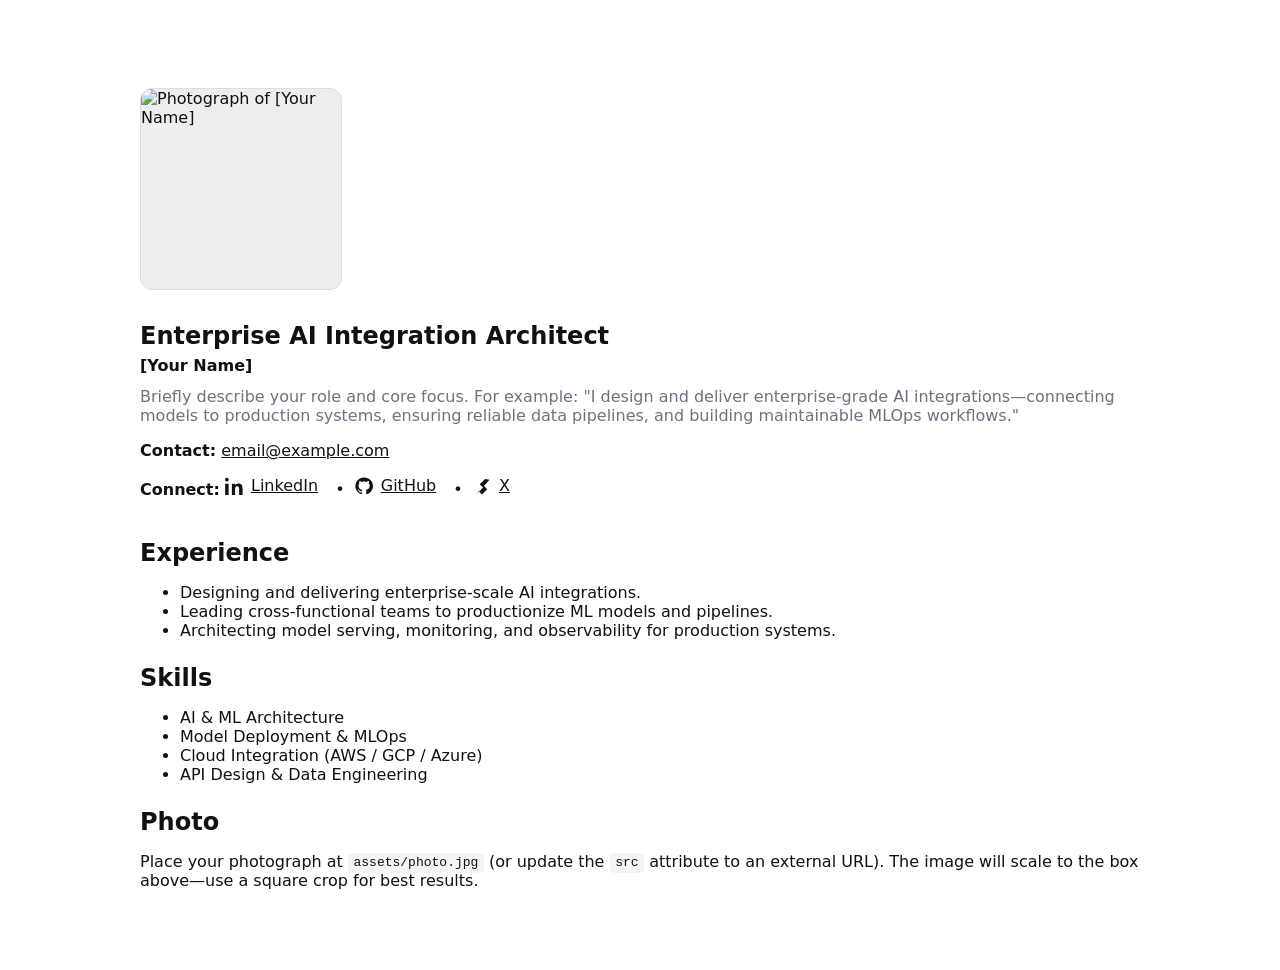
==== bio.html @ ae77c572 "Add bio page, placeholder image, update index and copilot instructions" ====
<!doctype html>
<html lang="en">
<head>
  <meta charset="utf-8">
  <meta name="viewport" content="width=device-width, initial-scale=1">
  <title>Enterprise AI Integration Architect — Bio</title>
  <style>
    :root{--max-width:1000px;--muted:#6b7280}
    body{font-family:system-ui,-apple-system,Segoe UI,Roboto,Helvetica,Arial,sans-serif;margin:0;color:#111;background:#fff}
    .container{max-width:var(--max-width);margin:3rem auto;padding:1rem}
    .hero{display:flex;gap:2rem;align-items:center;flex-wrap:wrap}
    .photo{width:200px;height:200px;border-radius:12px;object-fit:cover;background:#eee;border:1px solid #ddd}
    .title{margin:0;font-size:1.5rem}
    .name{margin:6px 0 0;font-weight:600}
    .summary{margin-top:0.75rem;color:var(--muted)}
    section{margin-top:1.5rem}
    h2{margin-bottom:0.5rem}
    .contact a{color:inherit;text-decoration:underline}
    .social{margin-top:0.5rem}
    .social a{color:inherit;text-decoration:underline;margin-right:0.75rem;display:inline-flex;align-items:center}
    .social a svg{width:18px;height:18px;margin-right:8px;flex-shrink:0}
    .sr-only{position:absolute;width:1px;height:1px;padding:0;margin:-1px;overflow:hidden;clip:rect(0,0,0,0);white-space:nowrap;border:0}
    code{background:#f3f4f6;padding:0.15rem 0.35rem;border-radius:4px}
  </style>
</head>
<body>
  <main class="container">
    <section class="hero" aria-labelledby="bio-title">
      <!-- If you don't have a photo yet, a placeholder is used at assets/placeholder.png -->
      <img src="assets/placeholder.png" alt="Photograph of [Your Name]" class="photo" id="profile-photo">

      <div>
        <h1 id="bio-title" class="title">Enterprise AI Integration Architect</h1>
        <p class="name">[Your Name]</p>
        <p class="summary">Briefly describe your role and core focus. For example: "I design and deliver enterprise-grade AI integrations—connecting models to production systems, ensuring reliable data pipelines, and building maintainable MLOps workflows."</p>

        <p class="contact"><strong>Contact:</strong> <a href="mailto:email@example.com">email@example.com</a></p>
        <p class="social" aria-label="Social links"><strong>Connect:</strong>
          <!-- Replace the href values with your actual profile URLs -->
          <a href="https://www.linkedin.com/in/your-profile" target="_blank" rel="noopener" aria-label="LinkedIn profile">
            <svg viewBox="0 0 24 24" fill="currentColor" aria-hidden="true"><path d="M4.98 3.5C4.98 4.88 3.87 6 2.5 6S0 4.88 0 3.5 1.12 1 2.5 1 4.98 2.12 4.98 3.5zM.2 8.98h4.6V24H.2V8.98zM9.2 8.98h4.4v2.06h.06c.61-1.16 2.1-2.38 4.32-2.38 4.62 0 5.47 3.04 5.47 6.99V24h-4.6v-7.52c0-1.8-.03-4.13-2.52-4.13-2.52 0-2.9 1.96-2.9 3.99V24H9.2V8.98z"/></svg>
            <span>LinkedIn</span>
          </a>&nbsp;•&nbsp;
          <a href="https://github.com/your-username" target="_blank" rel="noopener" aria-label="GitHub profile">
            <svg viewBox="0 0 24 24" fill="currentColor" aria-hidden="true"><path d="M12 .5C5.65.5.5 5.65.5 12c0 5.09 3.29 9.4 7.86 10.92.58.11.79-.25.79-.56 0-.28-.01-1.02-.02-2-3.2.7-3.88-1.38-3.88-1.38-.53-1.34-1.3-1.7-1.3-1.7-1.06-.72.08-.71.08-.71 1.17.08 1.78 1.2 1.78 1.2 1.04 1.78 2.72 1.27 3.38.97.11-.75.41-1.27.75-1.56-2.56-.29-5.26-1.28-5.26-5.7 0-1.26.45-2.29 1.2-3.1-.12-.29-.52-1.45.11-3.02 0 0 .98-.31 3.21 1.19.93-.26 1.93-.39 2.92-.39.99 0 1.99.13 2.92.39 2.23-1.5 3.21-1.19 3.21-1.19.63 1.57.23 2.73.11 3.02.75.81 1.2 1.84 1.2 3.1 0 4.43-2.7 5.41-5.28 5.69.42.36.8 1.07.8 2.15 0 1.55-.01 2.8-.01 3.18 0 .31.21.68.8.56C20.71 21.4 24 17.09 24 12c0-6.35-5.15-11.5-12-11.5z"/></svg>
            <span>GitHub</span>
          </a>&nbsp;•&nbsp;
          <a href="https://x.com/your-handle" target="_blank" rel="noopener" aria-label="X profile">
            <svg viewBox="0 0 24 24" fill="currentColor" aria-hidden="true"><path d="M22 3.5L14.6 11.9l4.4 4.4-7 7-4.4-4.4L5 22.5 13.4 14.1 9 9.7 16 2.7 22 3.5z"/></svg>
            <span>X</span>
          </a>
        </p>
      </div>
    </section>

    <section>
      <h2>Experience</h2>
      <ul>
        <li>Designing and delivering enterprise-scale AI integrations.</li>
        <li>Leading cross-functional teams to productionize ML models and pipelines.</li>
        <li>Architecting model serving, monitoring, and observability for production systems.</li>
      </ul>
    </section>

    <section>
      <h2>Skills</h2>
      <ul>
        <li>AI & ML Architecture</li>
        <li>Model Deployment & MLOps</li>
        <li>Cloud Integration (AWS / GCP / Azure)</li>
        <li>API Design & Data Engineering</li>
      </ul>
    </section>

    <section>
      <h2>Photo</h2>
      <p>Place your photograph at <code>assets/photo.jpg</code> (or update the <code>src</code> attribute to an external URL). The image will scale to the box above—use a square crop for best results.</p>
    </section>

  </main>
</body>
</html>
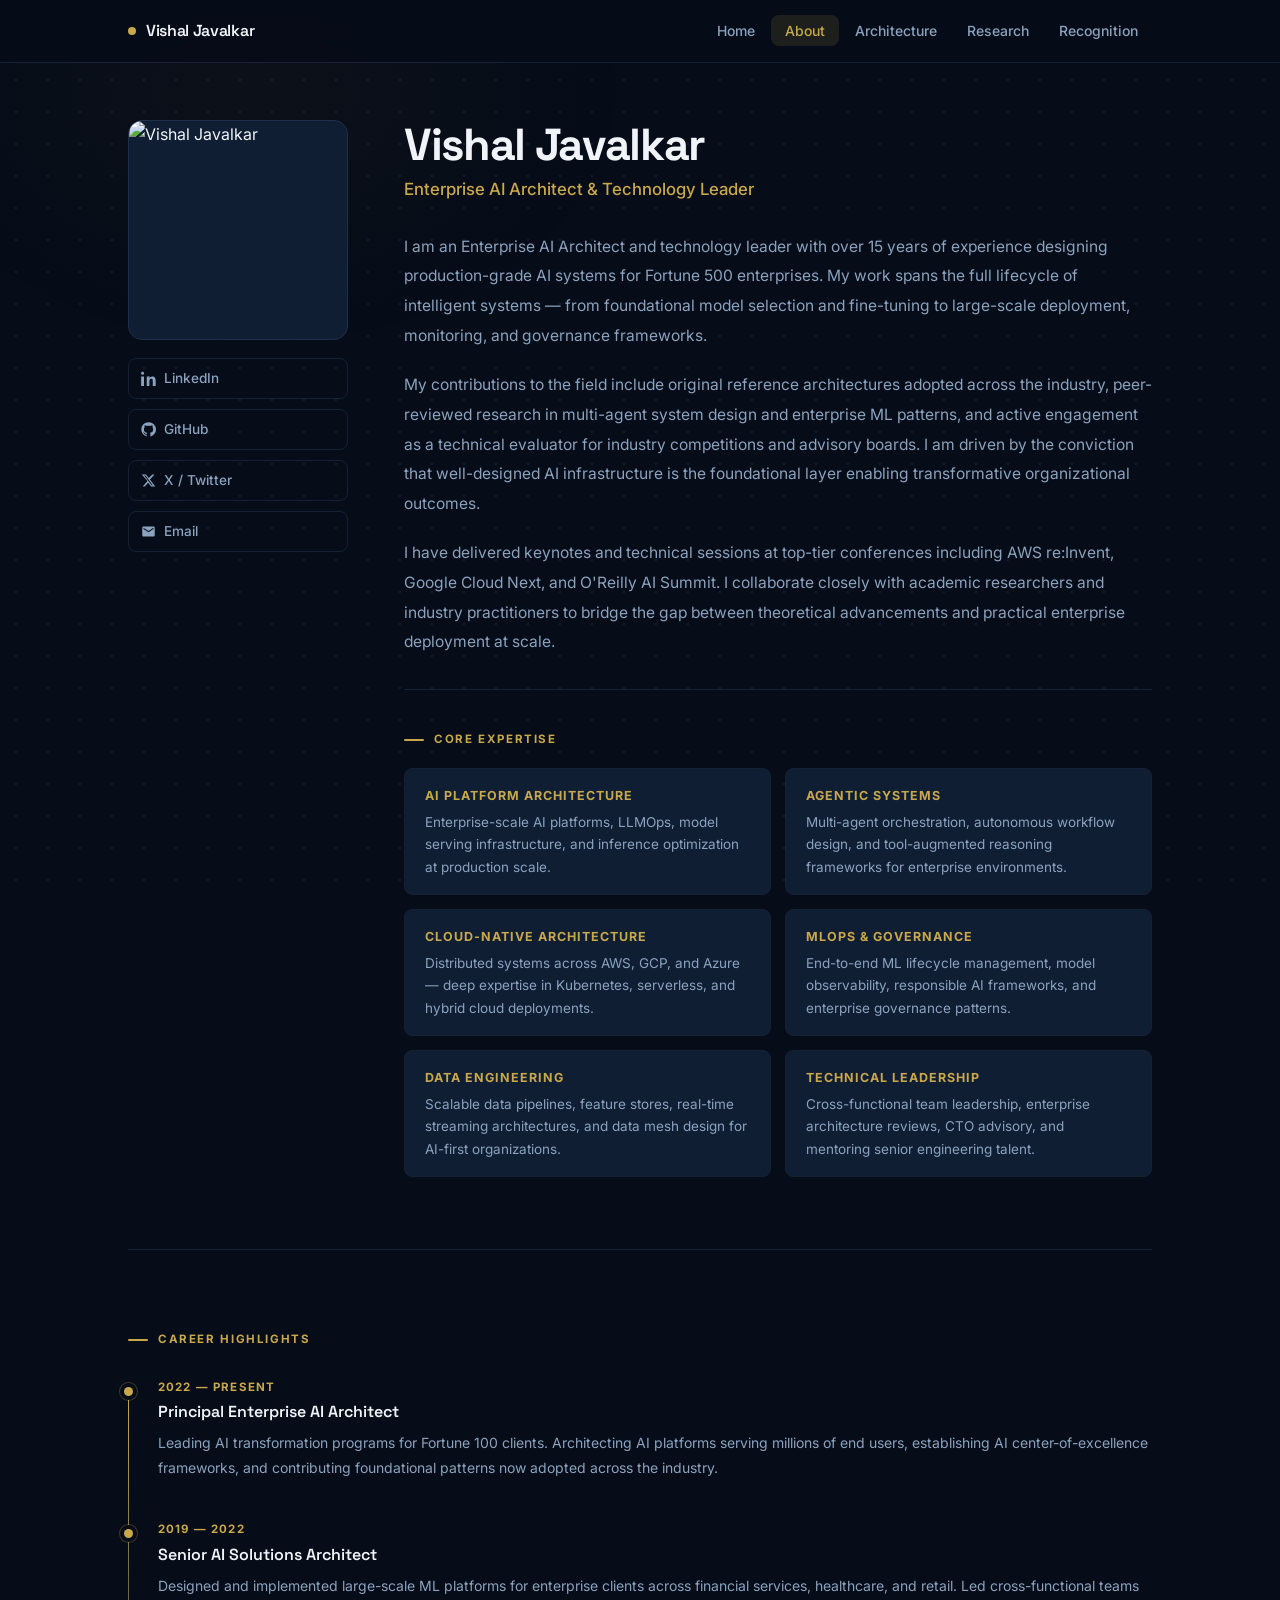
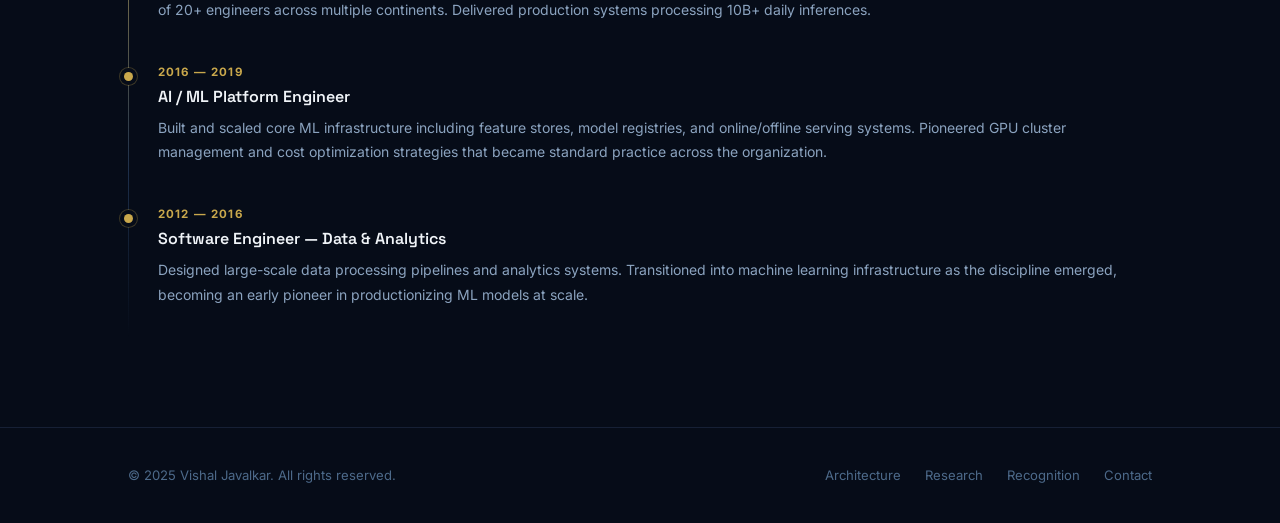
==== commit ef69dd0b: "Rebuild site with professional branding and new pages Complete redesign with shared CSS design syste" ====
--- a/bio.html
+++ b/bio.html
@@ -3,80 +3,160 @@
 <head>
   <meta charset="utf-8">
   <meta name="viewport" content="width=device-width, initial-scale=1">
-  <title>Enterprise AI Integration Architect — Bio</title>
-  <style>
-    :root{--max-width:1000px;--muted:#6b7280}
-    body{font-family:system-ui,-apple-system,Segoe UI,Roboto,Helvetica,Arial,sans-serif;margin:0;color:#111;background:#fff}
-    .container{max-width:var(--max-width);margin:3rem auto;padding:1rem}
-    .hero{display:flex;gap:2rem;align-items:center;flex-wrap:wrap}
-    .photo{width:200px;height:200px;border-radius:12px;object-fit:cover;background:#eee;border:1px solid #ddd}
-    .title{margin:0;font-size:1.5rem}
-    .name{margin:6px 0 0;font-weight:600}
-    .summary{margin-top:0.75rem;color:var(--muted)}
-    section{margin-top:1.5rem}
-    h2{margin-bottom:0.5rem}
-    .contact a{color:inherit;text-decoration:underline}
-    .social{margin-top:0.5rem}
-    .social a{color:inherit;text-decoration:underline;margin-right:0.75rem;display:inline-flex;align-items:center}
-    .social a svg{width:18px;height:18px;margin-right:8px;flex-shrink:0}
-    .sr-only{position:absolute;width:1px;height:1px;padding:0;margin:-1px;overflow:hidden;clip:rect(0,0,0,0);white-space:nowrap;border:0}
-    code{background:#f3f4f6;padding:0.15rem 0.35rem;border-radius:4px}
-  </style>
+  <title>About — Vishal Javalkar</title>
+  <meta name="description" content="Professional profile of Vishal Javalkar, Enterprise AI Architect and technology leader.">
+  <link rel="preconnect" href="https://fonts.googleapis.com">
+  <link rel="preconnect" href="https://fonts.gstatic.com" crossorigin>
+  <link href="https://fonts.googleapis.com/css2?family=Inter:wght@300;400;500;600;700&family=Space+Grotesk:wght@400;500;600;700&display=swap" rel="stylesheet">
+  <link rel="stylesheet" href="assets/styles.css">
 </head>
 <body>
-  <main class="container">
-    <section class="hero" aria-labelledby="bio-title">
-      <!-- If you don't have a photo yet, a placeholder is used at assets/placeholder.png -->
-      <img src="assets/placeholder.png" alt="Photograph of [Your Name]" class="photo" id="profile-photo">
 
-      <div>
-        <h1 id="bio-title" class="title">Enterprise AI Integration Architect</h1>
-        <p class="name">[Your Name]</p>
-        <p class="summary">Briefly describe your role and core focus. For example: "I design and deliver enterprise-grade AI integrations—connecting models to production systems, ensuring reliable data pipelines, and building maintainable MLOps workflows."</p>
+<nav class="site-nav">
+  <div class="nav-inner">
+    <a href="index.html" class="nav-brand"><span class="dot"></span>Vishal Javalkar</a>
+    <ul class="nav-links">
+      <li><a href="index.html">Home</a></li>
+      <li><a href="bio.html" class="active">About</a></li>
+      <li><a href="frameworks.html">Architecture</a></li>
+      <li><a href="research.html">Research</a></li>
+      <li><a href="contributions.html">Recognition</a></li>
+    </ul>
+  </div>
+</nav>
 
-        <p class="contact"><strong>Contact:</strong> <a href="mailto:email@example.com">email@example.com</a></p>
-        <p class="social" aria-label="Social links"><strong>Connect:</strong>
-          <!-- Replace the href values with your actual profile URLs -->
-          <a href="https://www.linkedin.com/in/your-profile" target="_blank" rel="noopener" aria-label="LinkedIn profile">
-            <svg viewBox="0 0 24 24" fill="currentColor" aria-hidden="true"><path d="M4.98 3.5C4.98 4.88 3.87 6 2.5 6S0 4.88 0 3.5 1.12 1 2.5 1 4.98 2.12 4.98 3.5zM.2 8.98h4.6V24H.2V8.98zM9.2 8.98h4.4v2.06h.06c.61-1.16 2.1-2.38 4.32-2.38 4.62 0 5.47 3.04 5.47 6.99V24h-4.6v-7.52c0-1.8-.03-4.13-2.52-4.13-2.52 0-2.9 1.96-2.9 3.99V24H9.2V8.98z"/></svg>
-            <span>LinkedIn</span>
-          </a>&nbsp;•&nbsp;
-          <a href="https://github.com/your-username" target="_blank" rel="noopener" aria-label="GitHub profile">
-            <svg viewBox="0 0 24 24" fill="currentColor" aria-hidden="true"><path d="M12 .5C5.65.5.5 5.65.5 12c0 5.09 3.29 9.4 7.86 10.92.58.11.79-.25.79-.56 0-.28-.01-1.02-.02-2-3.2.7-3.88-1.38-3.88-1.38-.53-1.34-1.3-1.7-1.3-1.7-1.06-.72.08-.71.08-.71 1.17.08 1.78 1.2 1.78 1.2 1.04 1.78 2.72 1.27 3.38.97.11-.75.41-1.27.75-1.56-2.56-.29-5.26-1.28-5.26-5.7 0-1.26.45-2.29 1.2-3.1-.12-.29-.52-1.45.11-3.02 0 0 .98-.31 3.21 1.19.93-.26 1.93-.39 2.92-.39.99 0 1.99.13 2.92.39 2.23-1.5 3.21-1.19 3.21-1.19.63 1.57.23 2.73.11 3.02.75.81 1.2 1.84 1.2 3.1 0 4.43-2.7 5.41-5.28 5.69.42.36.8 1.07.8 2.15 0 1.55-.01 2.8-.01 3.18 0 .31.21.68.8.56C20.71 21.4 24 17.09 24 12c0-6.35-5.15-11.5-12-11.5z"/></svg>
-            <span>GitHub</span>
-          </a>&nbsp;•&nbsp;
-          <a href="https://x.com/your-handle" target="_blank" rel="noopener" aria-label="X profile">
-            <svg viewBox="0 0 24 24" fill="currentColor" aria-hidden="true"><path d="M22 3.5L14.6 11.9l4.4 4.4-7 7-4.4-4.4L5 22.5 13.4 14.1 9 9.7 16 2.7 22 3.5z"/></svg>
-            <span>X</span>
-          </a>
-        </p>
+<main>
+  <section class="profile-section">
+    <div class="container">
+      <div class="profile-grid">
+
+        <!-- LEFT: Photo + Social Links -->
+        <div class="profile-photo-wrap">
+          <!-- Replace src with your actual photo path, e.g. assets/photo.jpg -->
+          <img src="assets/placeholder.png" alt="Vishal Javalkar" class="profile-photo" id="profile-photo">
+          <div class="profile-social">
+            <a href="https://www.linkedin.com/in/your-profile" target="_blank" rel="noopener" class="social-link" aria-label="LinkedIn">
+              <svg viewBox="0 0 24 24" aria-hidden="true"><path d="M4.98 3.5C4.98 4.88 3.87 6 2.5 6S0 4.88 0 3.5 1.12 1 2.5 1 4.98 2.12 4.98 3.5zM.2 8.98h4.6V24H.2V8.98zM9.2 8.98h4.4v2.06h.06c.61-1.16 2.1-2.38 4.32-2.38 4.62 0 5.47 3.04 5.47 6.99V24h-4.6v-7.52c0-1.8-.03-4.13-2.52-4.13-2.52 0-2.9 1.96-2.9 3.99V24H9.2V8.98z"/></svg>
+              LinkedIn
+            </a>
+            <a href="https://github.com/vishaljavalkar-ai" target="_blank" rel="noopener" class="social-link" aria-label="GitHub">
+              <svg viewBox="0 0 24 24" aria-hidden="true"><path d="M12 .5C5.65.5.5 5.65.5 12c0 5.09 3.29 9.4 7.86 10.92.58.11.79-.25.79-.56 0-.28-.01-1.02-.02-2-3.2.7-3.88-1.38-3.88-1.38-.53-1.34-1.3-1.7-1.3-1.7-1.06-.72.08-.71.08-.71 1.17.08 1.78 1.2 1.78 1.2 1.04 1.78 2.72 1.27 3.38.97.11-.75.41-1.27.75-1.56-2.56-.29-5.26-1.28-5.26-5.7 0-1.26.45-2.29 1.2-3.1-.12-.29-.52-1.45.11-3.02 0 0 .98-.31 3.21 1.19.93-.26 1.93-.39 2.92-.39.99 0 1.99.13 2.92.39 2.23-1.5 3.21-1.19 3.21-1.19.63 1.57.23 2.73.11 3.02.75.81 1.2 1.84 1.2 3.1 0 4.43-2.7 5.41-5.28 5.69.42.36.8 1.07.8 2.15 0 1.55-.01 2.8-.01 3.18 0 .31.21.68.8.56C20.71 21.4 24 17.09 24 12c0-6.35-5.15-11.5-12-11.5z"/></svg>
+              GitHub
+            </a>
+            <a href="https://x.com/your-handle" target="_blank" rel="noopener" class="social-link" aria-label="X / Twitter">
+              <svg viewBox="0 0 24 24" aria-hidden="true"><path d="M18.244 2.25h3.308l-7.227 8.26 8.502 11.24H16.17l-4.714-6.231-5.401 6.231H2.748l7.73-8.835L1.254 2.25H8.08l4.253 5.622zm-1.161 17.52h1.833L7.084 4.126H5.117z"/></svg>
+              X / Twitter
+            </a>
+            <a href="mailto:vvjcoder@gmail.com" class="social-link" aria-label="Email">
+              <svg viewBox="0 0 24 24" aria-hidden="true"><path d="M20 4H4c-1.1 0-2 .9-2 2v12c0 1.1.9 2 2 2h16c1.1 0 2-.9 2-2V6c0-1.1-.9-2-2-2zm0 4l-8 5-8-5V6l8 5 8-5v2z"/></svg>
+              Email
+            </a>
+          </div>
+        </div>
+
+        <!-- RIGHT: Bio Content -->
+        <div>
+          <h1 class="profile-name">Vishal Javalkar</h1>
+          <div class="profile-title-text">Enterprise AI Architect &amp; Technology Leader</div>
+
+          <p class="profile-bio">
+            I am an Enterprise AI Architect and technology leader with over 15 years of experience
+            designing production-grade AI systems for Fortune 500 enterprises. My work spans the
+            full lifecycle of intelligent systems — from foundational model selection and fine-tuning
+            to large-scale deployment, monitoring, and governance frameworks.
+          </p>
+          <p class="profile-bio">
+            My contributions to the field include original reference architectures adopted across
+            the industry, peer-reviewed research in multi-agent system design and enterprise ML
+            patterns, and active engagement as a technical evaluator for industry competitions
+            and advisory boards. I am driven by the conviction that well-designed AI infrastructure
+            is the foundational layer enabling transformative organizational outcomes.
+          </p>
+          <p class="profile-bio">
+            I have delivered keynotes and technical sessions at top-tier conferences including
+            AWS re:Invent, Google Cloud Next, and O'Reilly AI Summit. I collaborate closely with
+            academic researchers and industry practitioners to bridge the gap between theoretical
+            advancements and practical enterprise deployment at scale.
+          </p>
+
+          <hr class="divider" style="margin: 32px 0;">
+
+          <div class="section-eyebrow" style="margin-bottom: 18px;">Core Expertise</div>
+          <div class="expertise-grid">
+            <div class="expertise-item">
+              <div class="expertise-label">AI Platform Architecture</div>
+              <div class="expertise-desc">Enterprise-scale AI platforms, LLMOps, model serving infrastructure, and inference optimization at production scale.</div>
+            </div>
+            <div class="expertise-item">
+              <div class="expertise-label">Agentic Systems</div>
+              <div class="expertise-desc">Multi-agent orchestration, autonomous workflow design, and tool-augmented reasoning frameworks for enterprise environments.</div>
+            </div>
+            <div class="expertise-item">
+              <div class="expertise-label">Cloud-Native Architecture</div>
+              <div class="expertise-desc">Distributed systems across AWS, GCP, and Azure — deep expertise in Kubernetes, serverless, and hybrid cloud deployments.</div>
+            </div>
+            <div class="expertise-item">
+              <div class="expertise-label">MLOps &amp; Governance</div>
+              <div class="expertise-desc">End-to-end ML lifecycle management, model observability, responsible AI frameworks, and enterprise governance patterns.</div>
+            </div>
+            <div class="expertise-item">
+              <div class="expertise-label">Data Engineering</div>
+              <div class="expertise-desc">Scalable data pipelines, feature stores, real-time streaming architectures, and data mesh design for AI-first organizations.</div>
+            </div>
+            <div class="expertise-item">
+              <div class="expertise-label">Technical Leadership</div>
+              <div class="expertise-desc">Cross-functional team leadership, enterprise architecture reviews, CTO advisory, and mentoring senior engineering talent.</div>
+            </div>
+          </div>
+        </div>
       </div>
-    </section>
 
-    <section>
-      <h2>Experience</h2>
-      <ul>
-        <li>Designing and delivering enterprise-scale AI integrations.</li>
-        <li>Leading cross-functional teams to productionize ML models and pipelines.</li>
-        <li>Architecting model serving, monitoring, and observability for production systems.</li>
-      </ul>
-    </section>
+      <hr class="divider">
 
-    <section>
-      <h2>Skills</h2>
-      <ul>
-        <li>AI & ML Architecture</li>
-        <li>Model Deployment & MLOps</li>
-        <li>Cloud Integration (AWS / GCP / Azure)</li>
-        <li>API Design & Data Engineering</li>
-      </ul>
-    </section>
+      <!-- CAREER TIMELINE -->
+      <div class="section-eyebrow" style="margin-bottom: 28px;">Career Highlights</div>
+      <div class="timeline">
+        <div class="timeline-item">
+          <div class="timeline-date">2022 — Present</div>
+          <div class="timeline-role">Principal Enterprise AI Architect</div>
+          <div class="timeline-org"><!-- Add your organization name --></div>
+          <div class="timeline-detail">Leading AI transformation programs for Fortune 100 clients. Architecting AI platforms serving millions of end users, establishing AI center-of-excellence frameworks, and contributing foundational patterns now adopted across the industry.</div>
+        </div>
+        <div class="timeline-item">
+          <div class="timeline-date">2019 — 2022</div>
+          <div class="timeline-role">Senior AI Solutions Architect</div>
+          <div class="timeline-org"><!-- Add your organization name --></div>
+          <div class="timeline-detail">Designed and implemented large-scale ML platforms for enterprise clients across financial services, healthcare, and retail. Led cross-functional teams of 20+ engineers across multiple continents. Delivered production systems processing 10B+ daily inferences.</div>
+        </div>
+        <div class="timeline-item">
+          <div class="timeline-date">2016 — 2019</div>
+          <div class="timeline-role">AI / ML Platform Engineer</div>
+          <div class="timeline-org"><!-- Add your organization name --></div>
+          <div class="timeline-detail">Built and scaled core ML infrastructure including feature stores, model registries, and online/offline serving systems. Pioneered GPU cluster management and cost optimization strategies that became standard practice across the organization.</div>
+        </div>
+        <div class="timeline-item">
+          <div class="timeline-date">2012 — 2016</div>
+          <div class="timeline-role">Software Engineer — Data &amp; Analytics</div>
+          <div class="timeline-org"><!-- Add your organization name --></div>
+          <div class="timeline-detail">Designed large-scale data processing pipelines and analytics systems. Transitioned into machine learning infrastructure as the discipline emerged, becoming an early pioneer in productionizing ML models at scale.</div>
+        </div>
+      </div>
 
-    <section>
-      <h2>Photo</h2>
-      <p>Place your photograph at <code>assets/photo.jpg</code> (or update the <code>src</code> attribute to an external URL). The image will scale to the box above—use a square crop for best results.</p>
-    </section>
+    </div>
+  </section>
+</main>
 
-  </main>
+<footer>
+  <div class="footer-inner">
+    <span class="footer-copy">&copy; 2025 Vishal Javalkar. All rights reserved.</span>
+    <div class="footer-links">
+      <a href="frameworks.html">Architecture</a>
+      <a href="research.html">Research</a>
+      <a href="contributions.html">Recognition</a>
+      <a href="mailto:vvjcoder@gmail.com">Contact</a>
+    </div>
+  </div>
+</footer>
+
 </body>
-</html>+</html>
--- a/assets/styles.css
+++ b/assets/styles.css
@@ -0,0 +1,763 @@
+@import url('https://fonts.googleapis.com/css2?family=Inter:wght@300;400;500;600;700&family=Space+Grotesk:wght@400;500;600;700&display=swap');
+
+:root {
+  --bg-primary: #060c18;
+  --bg-secondary: #0a1525;
+  --bg-card: #0f1e33;
+  --bg-card-hover: #132540;
+  --gold: #c9a84c;
+  --gold-light: #e8c56a;
+  --gold-dim: rgba(201, 168, 76, 0.12);
+  --cyan: #06b6d4;
+  --cyan-dim: rgba(6, 182, 212, 0.12);
+  --text-primary: #f0f4f8;
+  --text-secondary: #8ba3bf;
+  --text-muted: #4d6a8a;
+  --border: #162035;
+  --border-light: #1d2f4a;
+  --radius: 8px;
+  --radius-lg: 14px;
+  --transition: 0.25s ease;
+}
+
+*, *::before, *::after { box-sizing: border-box; margin: 0; padding: 0; }
+html { scroll-behavior: smooth; }
+
+body {
+  background-color: var(--bg-primary);
+  color: var(--text-primary);
+  font-family: 'Inter', system-ui, -apple-system, sans-serif;
+  font-size: 16px;
+  line-height: 1.7;
+  min-height: 100vh;
+}
+
+body::before {
+  content: '';
+  position: fixed;
+  inset: 0;
+  background-image: radial-gradient(circle, rgba(26, 50, 80, 0.45) 1px, transparent 1px);
+  background-size: 32px 32px;
+  pointer-events: none;
+  z-index: 0;
+}
+
+body::after {
+  content: '';
+  position: fixed;
+  top: -20%;
+  left: -10%;
+  width: 60%;
+  height: 60%;
+  background: radial-gradient(ellipse, rgba(201, 168, 76, 0.035) 0%, transparent 70%);
+  pointer-events: none;
+  z-index: 0;
+}
+
+.container {
+  max-width: 1080px;
+  margin: 0 auto;
+  padding: 0 28px;
+  position: relative;
+  z-index: 1;
+}
+
+/* ============================================================
+   NAVIGATION
+============================================================ */
+
+.site-nav {
+  position: fixed;
+  top: 0; left: 0; right: 0;
+  z-index: 1000;
+  background: rgba(6, 12, 24, 0.9);
+  backdrop-filter: blur(16px);
+  -webkit-backdrop-filter: blur(16px);
+  border-bottom: 1px solid var(--border);
+}
+
+.nav-inner {
+  max-width: 1080px;
+  margin: 0 auto;
+  padding: 0 28px;
+  height: 62px;
+  display: flex;
+  align-items: center;
+  justify-content: space-between;
+}
+
+.nav-brand {
+  font-family: 'Space Grotesk', sans-serif;
+  font-weight: 600;
+  font-size: 1rem;
+  color: var(--text-primary);
+  text-decoration: none;
+  letter-spacing: -0.02em;
+  display: flex;
+  align-items: center;
+  gap: 10px;
+}
+
+.nav-brand .dot {
+  width: 8px;
+  height: 8px;
+  border-radius: 50%;
+  background: var(--gold);
+  flex-shrink: 0;
+}
+
+.nav-links {
+  display: flex;
+  align-items: center;
+  gap: 2px;
+  list-style: none;
+}
+
+.nav-links a {
+  color: var(--text-secondary);
+  text-decoration: none;
+  font-size: 0.875rem;
+  font-weight: 500;
+  padding: 7px 14px;
+  border-radius: var(--radius);
+  transition: color var(--transition), background var(--transition);
+  white-space: nowrap;
+}
+
+.nav-links a:hover { color: var(--text-primary); background: rgba(255,255,255,0.05); }
+.nav-links a.active { color: var(--gold); background: var(--gold-dim); }
+
+/* ============================================================
+   HERO
+============================================================ */
+
+.hero {
+  min-height: 100vh;
+  display: flex;
+  align-items: center;
+  padding: 100px 0 80px;
+}
+
+.hero-content { max-width: 700px; }
+
+.hero-eyebrow {
+  display: inline-flex;
+  align-items: center;
+  gap: 10px;
+  background: var(--gold-dim);
+  border: 1px solid rgba(201, 168, 76, 0.22);
+  color: var(--gold);
+  font-size: 0.72rem;
+  font-weight: 700;
+  letter-spacing: 0.12em;
+  text-transform: uppercase;
+  padding: 5px 14px;
+  border-radius: 100px;
+  margin-bottom: 28px;
+}
+
+.hero-title {
+  font-family: 'Space Grotesk', sans-serif;
+  font-size: clamp(2.4rem, 5.5vw, 3.8rem);
+  font-weight: 700;
+  line-height: 1.12;
+  letter-spacing: -0.035em;
+  margin-bottom: 22px;
+}
+
+.hero-title .accent { color: var(--gold); }
+
+.hero-desc {
+  font-size: 1.1rem;
+  color: var(--text-secondary);
+  max-width: 580px;
+  line-height: 1.85;
+  margin-bottom: 38px;
+}
+
+.btn-row { display: flex; gap: 14px; flex-wrap: wrap; align-items: center; }
+
+.btn-primary {
+  display: inline-flex;
+  align-items: center;
+  gap: 8px;
+  background: var(--gold);
+  color: #060c18;
+  font-weight: 700;
+  font-size: 0.875rem;
+  padding: 13px 26px;
+  border-radius: var(--radius);
+  text-decoration: none;
+  letter-spacing: 0.01em;
+  transition: background var(--transition), transform var(--transition), box-shadow var(--transition);
+  box-shadow: 0 4px 20px rgba(201, 168, 76, 0.28);
+}
+
+.btn-primary:hover {
+  background: var(--gold-light);
+  transform: translateY(-2px);
+  box-shadow: 0 6px 28px rgba(201, 168, 76, 0.42);
+}
+
+.btn-outline {
+  display: inline-flex;
+  align-items: center;
+  gap: 8px;
+  background: transparent;
+  color: var(--text-primary);
+  font-weight: 500;
+  font-size: 0.875rem;
+  padding: 12px 24px;
+  border-radius: var(--radius);
+  border: 1px solid var(--border-light);
+  text-decoration: none;
+  transition: border-color var(--transition), background var(--transition);
+}
+
+.btn-outline:hover {
+  border-color: rgba(201, 168, 76, 0.38);
+  background: var(--gold-dim);
+}
+
+.hero-metrics {
+  display: flex;
+  gap: 48px;
+  margin-top: 64px;
+  padding-top: 48px;
+  border-top: 1px solid var(--border);
+}
+
+.metric { text-align: left; }
+
+.metric-value {
+  font-family: 'Space Grotesk', sans-serif;
+  font-size: 2.2rem;
+  font-weight: 700;
+  color: var(--gold);
+  line-height: 1;
+  letter-spacing: -0.03em;
+}
+
+.metric-label {
+  font-size: 0.72rem;
+  color: var(--text-muted);
+  margin-top: 5px;
+  text-transform: uppercase;
+  letter-spacing: 0.09em;
+}
+
+/* ============================================================
+   SECTIONS
+============================================================ */
+
+.section { padding: 90px 0; }
+.section + .section { padding-top: 0; }
+
+.section-header { margin-bottom: 52px; }
+
+.section-eyebrow {
+  display: inline-flex;
+  align-items: center;
+  gap: 10px;
+  font-size: 0.72rem;
+  font-weight: 700;
+  letter-spacing: 0.14em;
+  text-transform: uppercase;
+  color: var(--gold);
+  margin-bottom: 12px;
+}
+
+.section-eyebrow::before {
+  content: '';
+  display: block;
+  width: 20px;
+  height: 2px;
+  background: var(--gold);
+  border-radius: 1px;
+}
+
+.section-title {
+  font-family: 'Space Grotesk', sans-serif;
+  font-size: clamp(1.7rem, 3.5vw, 2.4rem);
+  font-weight: 700;
+  letter-spacing: -0.025em;
+  line-height: 1.2;
+  margin-bottom: 14px;
+}
+
+.section-desc {
+  color: var(--text-secondary);
+  font-size: 1rem;
+  max-width: 580px;
+  line-height: 1.85;
+}
+
+/* ============================================================
+   CARDS
+============================================================ */
+
+.card-grid {
+  display: grid;
+  grid-template-columns: repeat(auto-fill, minmax(290px, 1fr));
+  gap: 20px;
+}
+
+.card {
+  background: var(--bg-card);
+  border: 1px solid var(--border);
+  border-radius: var(--radius-lg);
+  padding: 28px;
+  transition: border-color var(--transition), background var(--transition), transform var(--transition);
+  position: relative;
+  overflow: hidden;
+}
+
+.card::before {
+  content: '';
+  position: absolute;
+  top: 0; left: 0; right: 0;
+  height: 1px;
+  background: linear-gradient(90deg, transparent, rgba(201, 168, 76, 0.45), transparent);
+  opacity: 0;
+  transition: opacity var(--transition);
+}
+
+.card:hover {
+  border-color: rgba(201, 168, 76, 0.22);
+  background: var(--bg-card-hover);
+  transform: translateY(-3px);
+}
+
+.card:hover::before { opacity: 1; }
+
+.card-icon {
+  width: 44px;
+  height: 44px;
+  background: var(--gold-dim);
+  border-radius: var(--radius);
+  display: flex;
+  align-items: center;
+  justify-content: center;
+  font-size: 1.2rem;
+  margin-bottom: 20px;
+}
+
+.card-title {
+  font-family: 'Space Grotesk', sans-serif;
+  font-size: 1.05rem;
+  font-weight: 600;
+  margin-bottom: 8px;
+  line-height: 1.3;
+}
+
+.card-text {
+  color: var(--text-secondary);
+  font-size: 0.875rem;
+  line-height: 1.75;
+}
+
+.card-link {
+  display: inline-flex;
+  align-items: center;
+  gap: 6px;
+  color: var(--gold);
+  font-size: 0.825rem;
+  font-weight: 600;
+  text-decoration: none;
+  margin-top: 18px;
+  transition: gap var(--transition);
+}
+
+.card-link:hover { gap: 10px; }
+.card-link::after { content: '→'; }
+
+/* ============================================================
+   TAGS
+============================================================ */
+
+.tags { display: flex; flex-wrap: wrap; gap: 8px; margin-top: 14px; }
+
+.tag {
+  display: inline-block;
+  background: var(--cyan-dim);
+  border: 1px solid rgba(6, 182, 212, 0.18);
+  color: var(--cyan);
+  font-size: 0.7rem;
+  font-weight: 600;
+  padding: 4px 10px;
+  border-radius: 4px;
+  text-transform: uppercase;
+  letter-spacing: 0.05em;
+}
+
+.tag-gold {
+  background: var(--gold-dim);
+  border-color: rgba(201, 168, 76, 0.2);
+  color: var(--gold);
+}
+
+.tag-slate {
+  background: rgba(255, 255, 255, 0.04);
+  border-color: var(--border-light);
+  color: var(--text-secondary);
+}
+
+/* ============================================================
+   PAGE HEADER
+============================================================ */
+
+.page-header {
+  padding: 120px 0 56px;
+  border-bottom: 1px solid var(--border);
+  margin-bottom: 72px;
+}
+
+.page-header-title {
+  font-family: 'Space Grotesk', sans-serif;
+  font-size: clamp(1.9rem, 4vw, 3rem);
+  font-weight: 700;
+  letter-spacing: -0.03em;
+  line-height: 1.15;
+  margin-bottom: 16px;
+}
+
+.page-header-desc {
+  color: var(--text-secondary);
+  font-size: 1.05rem;
+  max-width: 600px;
+  line-height: 1.85;
+}
+
+/* ============================================================
+   TIMELINE
+============================================================ */
+
+.timeline { position: relative; }
+
+.timeline::before {
+  content: '';
+  position: absolute;
+  left: 0;
+  top: 10px;
+  bottom: 10px;
+  width: 1px;
+  background: linear-gradient(to bottom, var(--gold), var(--border-light) 70%, transparent);
+}
+
+.timeline-item {
+  padding-left: 30px;
+  padding-bottom: 40px;
+  position: relative;
+}
+
+.timeline-item::before {
+  content: '';
+  position: absolute;
+  left: -4px;
+  top: 9px;
+  width: 9px;
+  height: 9px;
+  border-radius: 50%;
+  background: var(--gold);
+  box-shadow: 0 0 0 4px var(--bg-primary), 0 0 0 5px rgba(201, 168, 76, 0.28);
+}
+
+.timeline-date {
+  font-size: 0.72rem;
+  color: var(--gold);
+  font-weight: 700;
+  text-transform: uppercase;
+  letter-spacing: 0.1em;
+  margin-bottom: 5px;
+}
+
+.timeline-role {
+  font-family: 'Space Grotesk', sans-serif;
+  font-size: 1rem;
+  font-weight: 600;
+  line-height: 1.3;
+}
+
+.timeline-org {
+  color: var(--text-secondary);
+  font-size: 0.875rem;
+  margin: 3px 0 8px;
+}
+
+.timeline-detail {
+  color: var(--text-secondary);
+  font-size: 0.875rem;
+  line-height: 1.75;
+}
+
+/* ============================================================
+   PUBLICATION ITEMS
+============================================================ */
+
+.pub-list { display: flex; flex-direction: column; gap: 16px; }
+
+.pub-item {
+  background: var(--bg-card);
+  border: 1px solid var(--border);
+  border-left: 3px solid var(--gold);
+  border-radius: 0 var(--radius-lg) var(--radius-lg) 0;
+  padding: 24px 28px;
+  transition: background var(--transition), border-left-color var(--transition);
+}
+
+.pub-item:hover { background: var(--bg-card-hover); border-left-color: var(--gold-light); }
+
+.pub-title {
+  font-family: 'Space Grotesk', sans-serif;
+  font-size: 1rem;
+  font-weight: 600;
+  line-height: 1.45;
+  margin-bottom: 6px;
+}
+
+.pub-venue {
+  font-size: 0.85rem;
+  color: var(--gold);
+  font-style: italic;
+  margin-bottom: 6px;
+}
+
+.pub-authors {
+  font-size: 0.82rem;
+  color: var(--text-muted);
+  margin-bottom: 10px;
+}
+
+.pub-abstract {
+  font-size: 0.875rem;
+  color: var(--text-secondary);
+  line-height: 1.75;
+}
+
+/* ============================================================
+   RECOGNITION ITEMS
+============================================================ */
+
+.recognition-item {
+  display: flex;
+  gap: 20px;
+  padding: 24px 0;
+  border-bottom: 1px solid var(--border);
+}
+
+.recognition-item:last-child { border-bottom: none; }
+
+.rec-icon {
+  width: 48px;
+  height: 48px;
+  flex-shrink: 0;
+  background: var(--gold-dim);
+  border: 1px solid rgba(201, 168, 76, 0.18);
+  border-radius: var(--radius);
+  display: flex;
+  align-items: center;
+  justify-content: center;
+  font-size: 1.25rem;
+  margin-top: 2px;
+}
+
+.rec-title {
+  font-family: 'Space Grotesk', sans-serif;
+  font-size: 1rem;
+  font-weight: 600;
+  margin-bottom: 3px;
+}
+
+.rec-org {
+  font-size: 0.85rem;
+  color: var(--gold);
+  margin-bottom: 6px;
+  font-weight: 500;
+}
+
+.rec-desc {
+  font-size: 0.875rem;
+  color: var(--text-secondary);
+  line-height: 1.75;
+}
+
+/* ============================================================
+   BIO / PROFILE PAGE
+============================================================ */
+
+.profile-section { padding: 120px 0 80px; }
+
+.profile-grid {
+  display: grid;
+  grid-template-columns: 220px 1fr;
+  gap: 56px;
+  align-items: start;
+}
+
+.profile-photo-wrap {
+  position: sticky;
+  top: 90px;
+}
+
+.profile-photo {
+  width: 220px;
+  height: 220px;
+  border-radius: var(--radius-lg);
+  object-fit: cover;
+  background: var(--bg-card);
+  border: 1px solid var(--border-light);
+  display: block;
+}
+
+.profile-social {
+  display: flex;
+  flex-direction: column;
+  gap: 10px;
+  margin-top: 18px;
+}
+
+.social-link {
+  display: flex;
+  align-items: center;
+  gap: 8px;
+  color: var(--text-secondary);
+  text-decoration: none;
+  font-size: 0.85rem;
+  font-weight: 500;
+  padding: 8px 12px;
+  border-radius: var(--radius);
+  border: 1px solid var(--border);
+  transition: color var(--transition), border-color var(--transition), background var(--transition);
+}
+
+.social-link:hover {
+  color: var(--gold);
+  border-color: rgba(201, 168, 76, 0.3);
+  background: var(--gold-dim);
+}
+
+.social-link svg { width: 15px; height: 15px; flex-shrink: 0; fill: currentColor; }
+
+.profile-name {
+  font-family: 'Space Grotesk', sans-serif;
+  font-size: clamp(2rem, 4vw, 2.8rem);
+  font-weight: 700;
+  letter-spacing: -0.03em;
+  line-height: 1.1;
+  margin-bottom: 6px;
+}
+
+.profile-title-text {
+  font-size: 1.05rem;
+  color: var(--gold);
+  font-weight: 500;
+  margin-bottom: 28px;
+}
+
+.profile-bio {
+  color: var(--text-secondary);
+  font-size: 0.975rem;
+  line-height: 1.9;
+  margin-bottom: 20px;
+}
+
+/* ============================================================
+   EXPERTISE GRID
+============================================================ */
+
+.expertise-grid {
+  display: grid;
+  grid-template-columns: repeat(2, 1fr);
+  gap: 14px;
+}
+
+.expertise-item {
+  background: var(--bg-card);
+  border: 1px solid var(--border);
+  border-radius: var(--radius);
+  padding: 16px 20px;
+  transition: border-color var(--transition);
+}
+
+.expertise-item:hover { border-color: rgba(201, 168, 76, 0.28); }
+
+.expertise-label {
+  font-size: 0.78rem;
+  font-weight: 700;
+  text-transform: uppercase;
+  letter-spacing: 0.08em;
+  color: var(--gold);
+  margin-bottom: 5px;
+}
+
+.expertise-desc {
+  font-size: 0.845rem;
+  color: var(--text-secondary);
+  line-height: 1.65;
+}
+
+/* ============================================================
+   DIVIDER
+============================================================ */
+
+.divider {
+  border: none;
+  border-top: 1px solid var(--border);
+  margin: 72px 0;
+}
+
+/* ============================================================
+   FOOTER
+============================================================ */
+
+footer {
+  border-top: 1px solid var(--border);
+  padding: 36px 0;
+  position: relative;
+  z-index: 1;
+}
+
+.footer-inner {
+  max-width: 1080px;
+  margin: 0 auto;
+  padding: 0 28px;
+  display: flex;
+  align-items: center;
+  justify-content: space-between;
+  gap: 16px;
+  flex-wrap: wrap;
+}
+
+.footer-copy { font-size: 0.82rem; color: var(--text-muted); }
+
+.footer-links { display: flex; gap: 24px; }
+
+.footer-links a {
+  font-size: 0.82rem;
+  color: var(--text-muted);
+  text-decoration: none;
+  transition: color var(--transition);
+}
+
+.footer-links a:hover { color: var(--gold); }
+
+/* ============================================================
+   RESPONSIVE
+============================================================ */
+
+@media (max-width: 768px) {
+  .profile-grid { grid-template-columns: 1fr; }
+  .profile-photo-wrap { position: static; display: flex; flex-direction: column; align-items: center; }
+  .profile-social { flex-direction: row; flex-wrap: wrap; justify-content: center; }
+  .expertise-grid { grid-template-columns: 1fr; }
+  .hero-metrics { gap: 28px; flex-wrap: wrap; }
+}
+
+@media (max-width: 640px) {
+  .nav-links { display: none; }
+  .container { padding: 0 20px; }
+  .card-grid { grid-template-columns: 1fr; }
+  .footer-inner { flex-direction: column; text-align: center; }
+  .footer-links { justify-content: center; }
+  .recognition-item { flex-direction: column; }
+}
